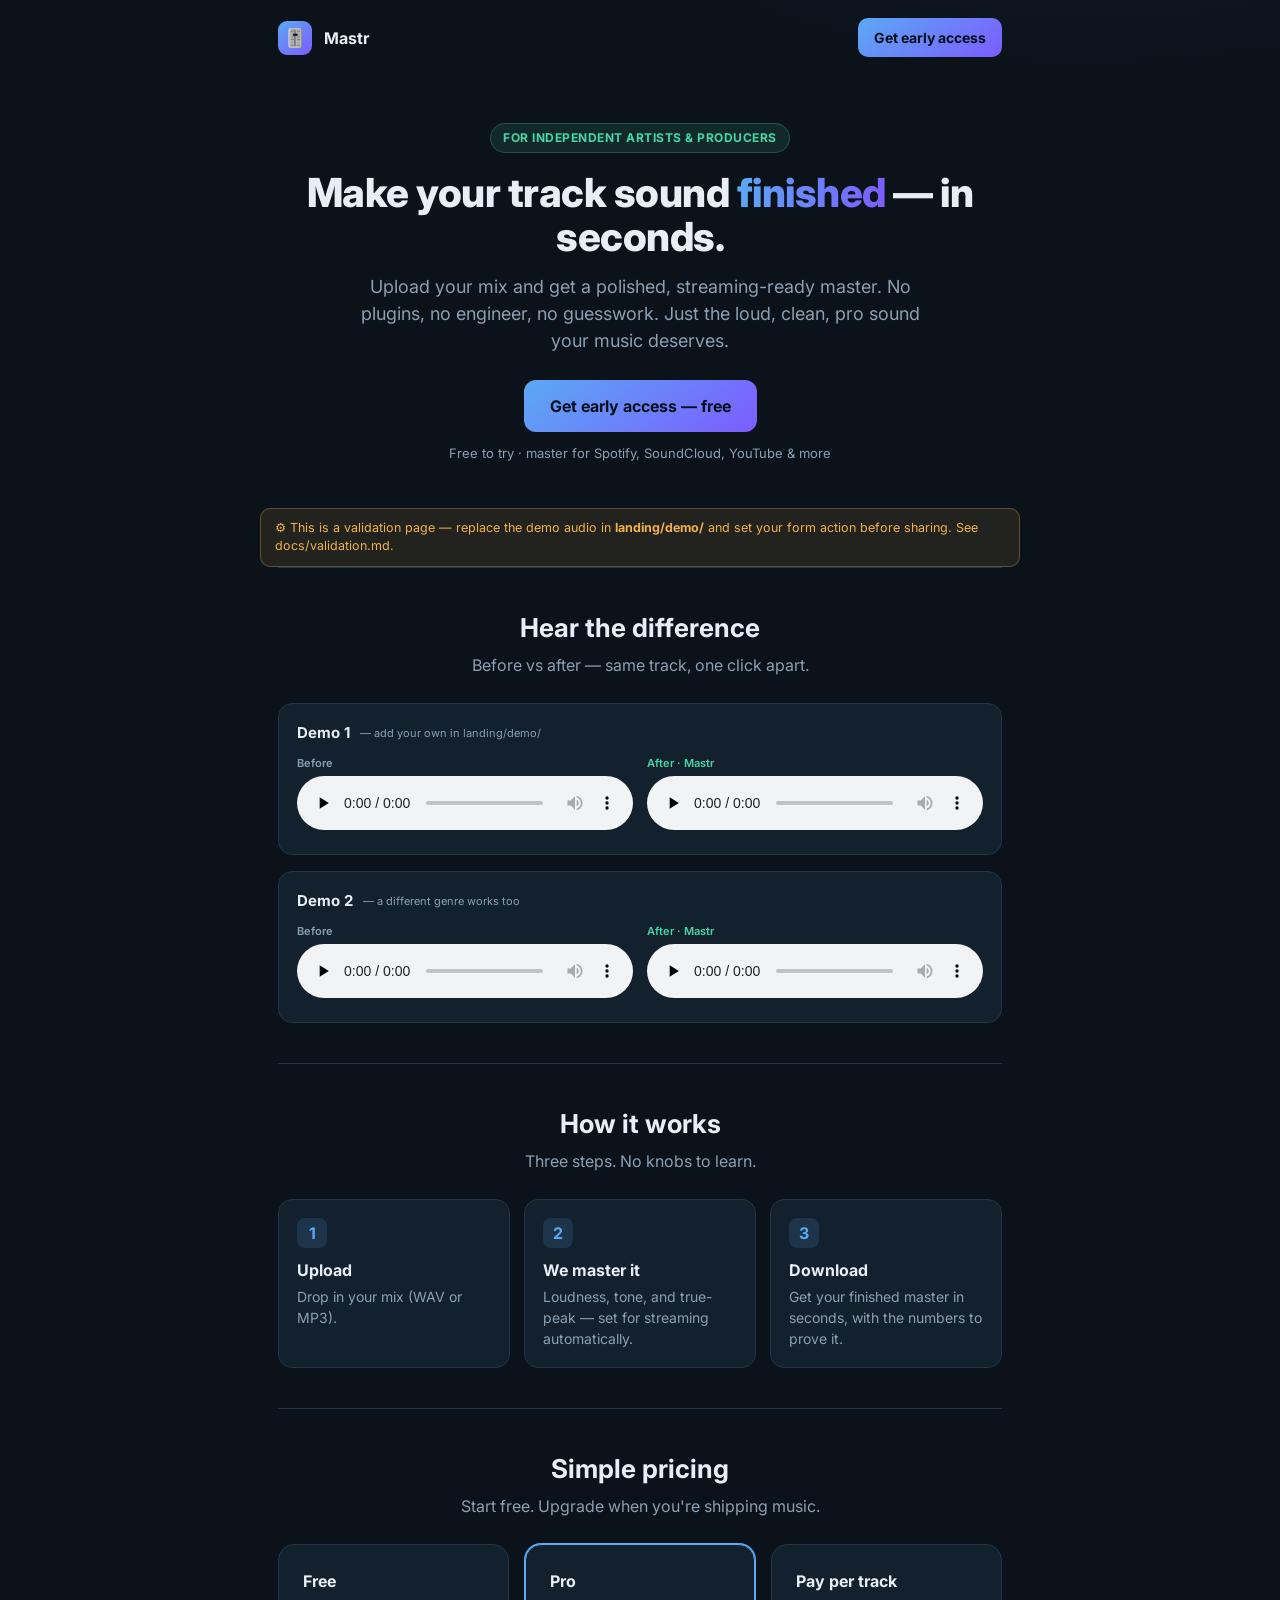
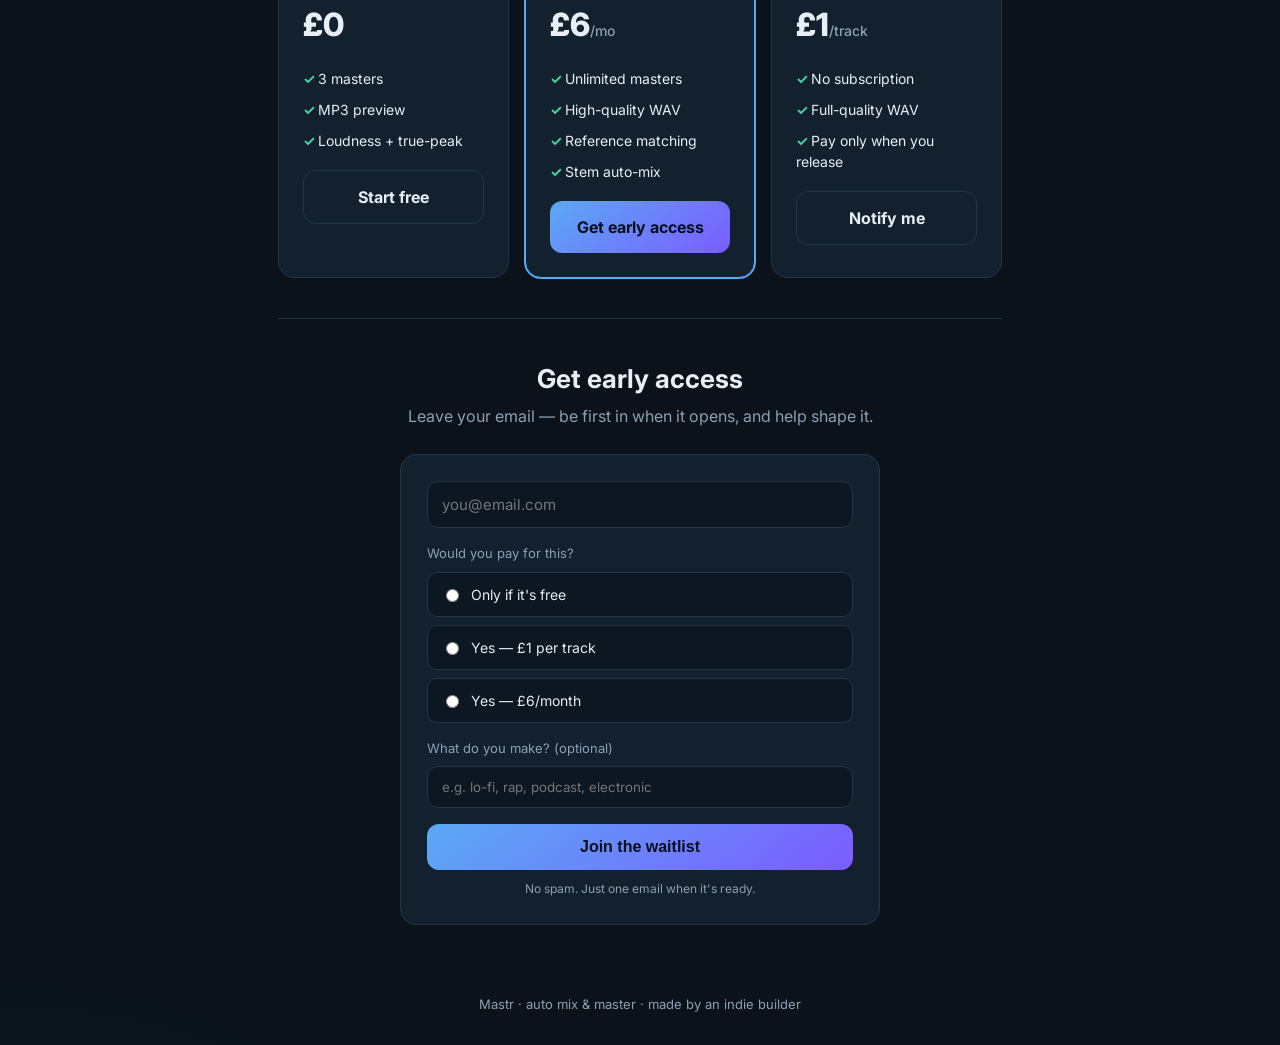
==== landing/index.html @ 122c8136 "Add validation kit: landing page + waitlist + playbook - landing/index.html: conversion-focused page" ====
<!doctype html><html lang="en"><head>
<meta charset="utf-8"><meta name="viewport" content="width=device-width, initial-scale=1">
<title>Mastr — studio-quality masters in seconds</title>
<meta name="description" content="Upload your track and get a polished, streaming-ready master in seconds. Free to try.">
<link href="https://fonts.googleapis.com/css2?family=Inter:wght@400;500;600;700;800&family=JetBrains+Mono:wght@500&display=swap" rel="stylesheet">
<style>
:root{--bg:#0b121a;--bg2:#0e1622;--card:#13202e;--line:#21364a;--ink:#e7eef6;--muted:#8aa0b4;
--mint:#46d6a6;--amber:#f2b24b;--blue:#5ba9f4;--violet:#7c5cff}
*{box-sizing:border-box}html{scroll-behavior:smooth}
body{margin:0;background:radial-gradient(1000px 560px at 85% -10%,rgba(91,169,244,.12),transparent 60%),
 radial-gradient(800px 560px at 0% 110%,rgba(70,214,166,.09),transparent 60%),var(--bg);
 color:var(--ink);font-family:Inter,system-ui,sans-serif;line-height:1.5}
.wrap{max-width:760px;margin:0 auto;padding:0 18px}
nav{display:flex;align-items:center;gap:12px;padding:18px 0}
.logo{width:34px;height:34px;border-radius:9px;background:linear-gradient(140deg,var(--blue),var(--violet));display:grid;place-items:center;font-size:18px}
nav b{font-size:16px}nav .cta{margin-left:auto;background:linear-gradient(140deg,var(--blue),var(--violet));color:#04101c;
 font-weight:700;padding:9px 16px;border-radius:10px;text-decoration:none;font-size:14px}
.hero{text-align:center;padding:48px 0 30px}
.hero .pill{display:inline-block;font-size:12px;font-weight:700;letter-spacing:.5px;color:var(--mint);
 background:rgba(70,214,166,.12);border:1px solid rgba(70,214,166,.25);padding:5px 12px;border-radius:99px;margin-bottom:18px}
h1{font-size:40px;line-height:1.1;margin:0 0 14px;font-weight:800;letter-spacing:-.5px}
h1 .grad{background:linear-gradient(90deg,var(--blue),var(--violet));-webkit-background-clip:text;background-clip:text;color:transparent}
.hero p{font-size:18px;color:var(--muted);max-width:560px;margin:0 auto 26px}
.btn{display:inline-block;background:linear-gradient(140deg,var(--blue),var(--violet));color:#04101c;font-weight:700;
 padding:14px 26px;border-radius:12px;text-decoration:none;font-size:16px;border:0;cursor:pointer}
.btn.ghost{background:transparent;border:1px solid var(--line);color:var(--ink)}
.hero .sub{font-size:13px;color:var(--muted);margin-top:12px}
section{padding:40px 0;border-top:1px solid var(--line)}
h2{font-size:26px;margin:0 0 6px;text-align:center}.lead{color:var(--muted);text-align:center;margin:0 0 26px}
.ab{display:grid;gap:16px}
.demo{background:var(--card);border:1px solid var(--line);border-radius:14px;padding:18px}
.demo .h{display:flex;align-items:center;gap:10px;margin-bottom:10px}
.demo .h b{font-size:15px}.demo .h .g{font-size:11px;color:var(--muted)}
.players{display:flex;gap:14px;flex-wrap:wrap}.players>div{flex:1;min-width:220px}
.players label{font-size:11px;color:var(--muted);display:block;margin-bottom:5px;font-weight:600}
.players label.aft{color:var(--mint)}
audio{width:100%}
.steps{display:flex;gap:14px;flex-wrap:wrap}
.step{flex:1;min-width:180px;background:var(--card);border:1px solid var(--line);border-radius:14px;padding:18px}
.step .n{width:30px;height:30px;border-radius:8px;background:rgba(91,169,244,.15);color:var(--blue);display:grid;place-items:center;font-weight:700;margin-bottom:10px}
.step b{display:block;margin-bottom:4px}.step p{color:var(--muted);font-size:14px;margin:0}
.prices{display:flex;gap:16px;flex-wrap:wrap}
.price{flex:1;min-width:220px;background:var(--card);border:1px solid var(--line);border-radius:16px;padding:24px}
.price.best{border-color:var(--blue);box-shadow:0 0 0 1px var(--blue)}
.price .t{font-weight:700}.price .p{font-size:32px;font-weight:800;margin:8px 0}.price .p span{font-size:14px;color:var(--muted);font-weight:500}
.price ul{list-style:none;padding:0;margin:14px 0;font-size:14px}.price li{padding:5px 0;color:var(--ink)}.price li::before{content:"✓ ";color:var(--mint);font-weight:700}
.form{background:var(--card);border:1px solid var(--line);border-radius:16px;padding:26px;max-width:480px;margin:0 auto}
.form input[type=email]{width:100%;padding:13px 14px;background:#0d1722;border:1px solid var(--line);border-radius:11px;color:var(--ink);font-size:15px;font-family:inherit}
.form .q{font-size:13px;color:var(--muted);margin:16px 0 8px}
.opts{display:flex;flex-direction:column;gap:8px}
.opts label{display:flex;align-items:center;gap:9px;background:#0d1722;border:1px solid var(--line);border-radius:10px;padding:11px 13px;font-size:14px;cursor:pointer}
.opts input{accent-color:var(--blue)}
.form button{width:100%;margin-top:16px}
.fine{font-size:12px;color:var(--muted);text-align:center;margin-top:10px}
footer{text-align:center;color:var(--muted);font-size:13px;padding:30px 0}
.banner{background:rgba(242,178,75,.1);border:1px solid rgba(242,178,75,.3);color:var(--amber);font-size:12.5px;
 border-radius:10px;padding:10px 14px;margin:14px auto 0;max-width:760px}
</style></head><body>
<div class="wrap">
  <nav><div class="logo">🎚️</div><b>Mastr</b><a class="cta" href="#waitlist">Get early access</a></nav>

  <header class="hero">
    <span class="pill">FOR INDEPENDENT ARTISTS &amp; PRODUCERS</span>
    <h1>Make your track sound <span class="grad">finished</span> — in seconds.</h1>
    <p>Upload your mix and get a polished, streaming-ready master. No plugins, no engineer,
       no guesswork. Just the loud, clean, pro sound your music deserves.</p>
    <a class="btn" href="#waitlist">Get early access — free</a>
    <div class="sub">Free to try · master for Spotify, SoundCloud, YouTube &amp; more</div>
  </header>
</div>

<div class="banner wrap">⚙️ This is a validation page — replace the demo audio in <b>landing/demo/</b> and set your form action before sharing. See docs/validation.md.</div>

<div class="wrap">
  <section>
    <h2>Hear the difference</h2>
    <p class="lead">Before vs after — same track, one click apart.</p>
    <div class="ab">
      <div class="demo"><div class="h"><b>Demo 1</b><span class="g">— add your own in landing/demo/</span></div>
        <div class="players">
          <div><label>Before</label><audio controls preload="none" src="demo/demo1-before.mp3"></audio></div>
          <div><label class="aft">After · Mastr</label><audio controls preload="none" src="demo/demo1-after.mp3"></audio></div>
        </div></div>
      <div class="demo"><div class="h"><b>Demo 2</b><span class="g">— a different genre works too</span></div>
        <div class="players">
          <div><label>Before</label><audio controls preload="none" src="demo/demo2-before.mp3"></audio></div>
          <div><label class="aft">After · Mastr</label><audio controls preload="none" src="demo/demo2-after.mp3"></audio></div>
        </div></div>
    </div>
  </section>

  <section>
    <h2>How it works</h2>
    <p class="lead">Three steps. No knobs to learn.</p>
    <div class="steps">
      <div class="step"><div class="n">1</div><b>Upload</b><p>Drop in your mix (WAV or MP3).</p></div>
      <div class="step"><div class="n">2</div><b>We master it</b><p>Loudness, tone, and true-peak — set for streaming automatically.</p></div>
      <div class="step"><div class="n">3</div><b>Download</b><p>Get your finished master in seconds, with the numbers to prove it.</p></div>
    </div>
  </section>

  <section>
    <h2>Simple pricing</h2>
    <p class="lead">Start free. Upgrade when you're shipping music.</p>
    <div class="prices">
      <div class="price"><div class="t">Free</div><div class="p">£0</div>
        <ul><li>3 masters</li><li>MP3 preview</li><li>Loudness + true-peak</li></ul>
        <a class="btn ghost" href="#waitlist" style="display:block;text-align:center">Start free</a></div>
      <div class="price best"><div class="t">Pro</div><div class="p">£6<span>/mo</span></div>
        <ul><li>Unlimited masters</li><li>High-quality WAV</li><li>Reference matching</li><li>Stem auto-mix</li></ul>
        <a class="btn" href="#waitlist" style="display:block;text-align:center">Get early access</a></div>
      <div class="price"><div class="t">Pay per track</div><div class="p">£1<span>/track</span></div>
        <ul><li>No subscription</li><li>Full-quality WAV</li><li>Pay only when you release</li></ul>
        <a class="btn ghost" href="#waitlist" style="display:block;text-align:center">Notify me</a></div>
    </div>
  </section>

  <section id="waitlist">
    <h2>Get early access</h2>
    <p class="lead">Leave your email — be first in when it opens, and help shape it.</p>
    <!-- VALIDATION: replace action with your Formspree (or similar) endpoint -->
    <form class="form" action="https://formspree.io/f/YOUR_FORM_ID" method="POST">
      <input type="email" name="email" placeholder="you@email.com" required>
      <div class="q">Would you pay for this?</div>
      <div class="opts">
        <label><input type="radio" name="willing_to_pay" value="free_only"> Only if it's free</label>
        <label><input type="radio" name="willing_to_pay" value="per_track"> Yes — £1 per track</label>
        <label><input type="radio" name="willing_to_pay" value="subscription"> Yes — £6/month</label>
      </div>
      <div class="q">What do you make? (optional)</div>
      <input type="text" name="what_you_make" placeholder="e.g. lo-fi, rap, podcast, electronic"
        style="width:100%;padding:12px 14px;background:#0d1722;border:1px solid var(--line);border-radius:11px;color:var(--ink);font-family:inherit">
      <button class="btn" type="submit">Join the waitlist</button>
      <div class="fine">No spam. Just one email when it's ready.</div>
    </form>
  </section>
</div>

<footer>Mastr · auto mix &amp; master · made by an indie builder</footer>
</body></html>
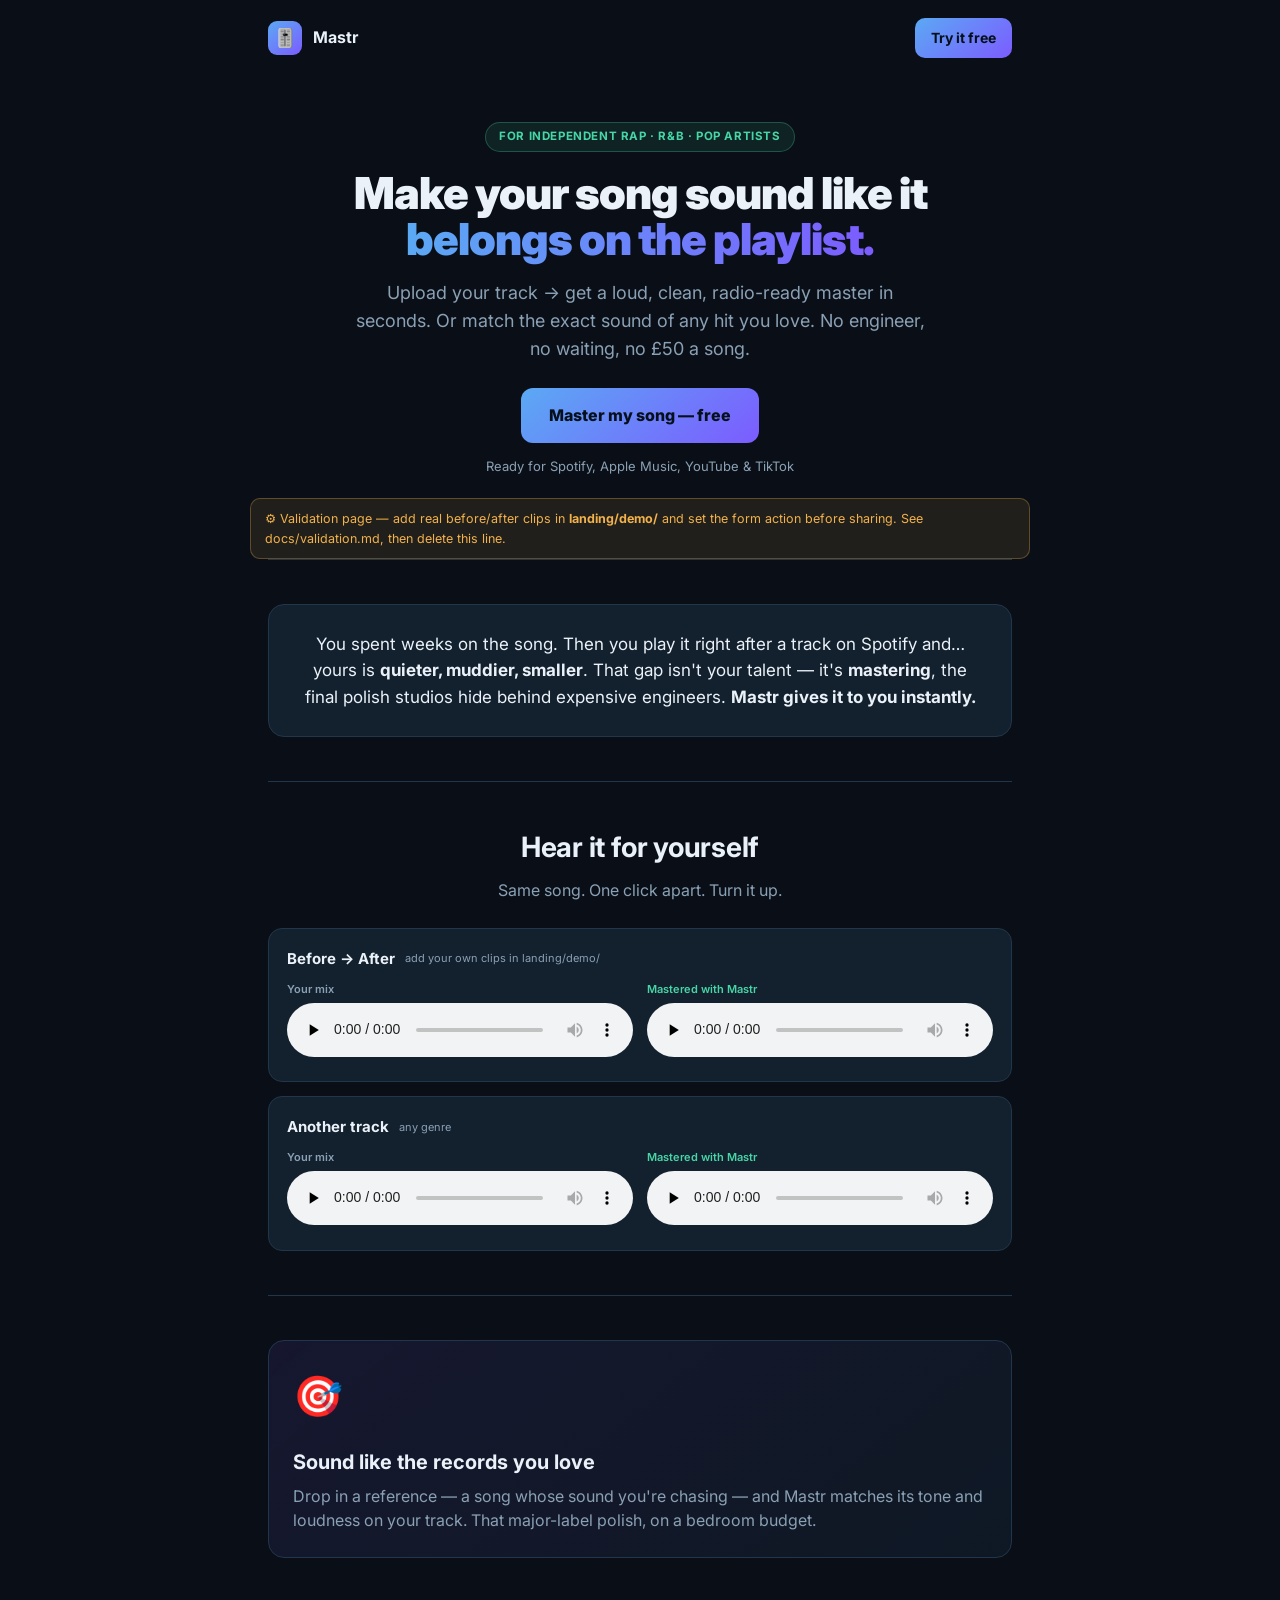
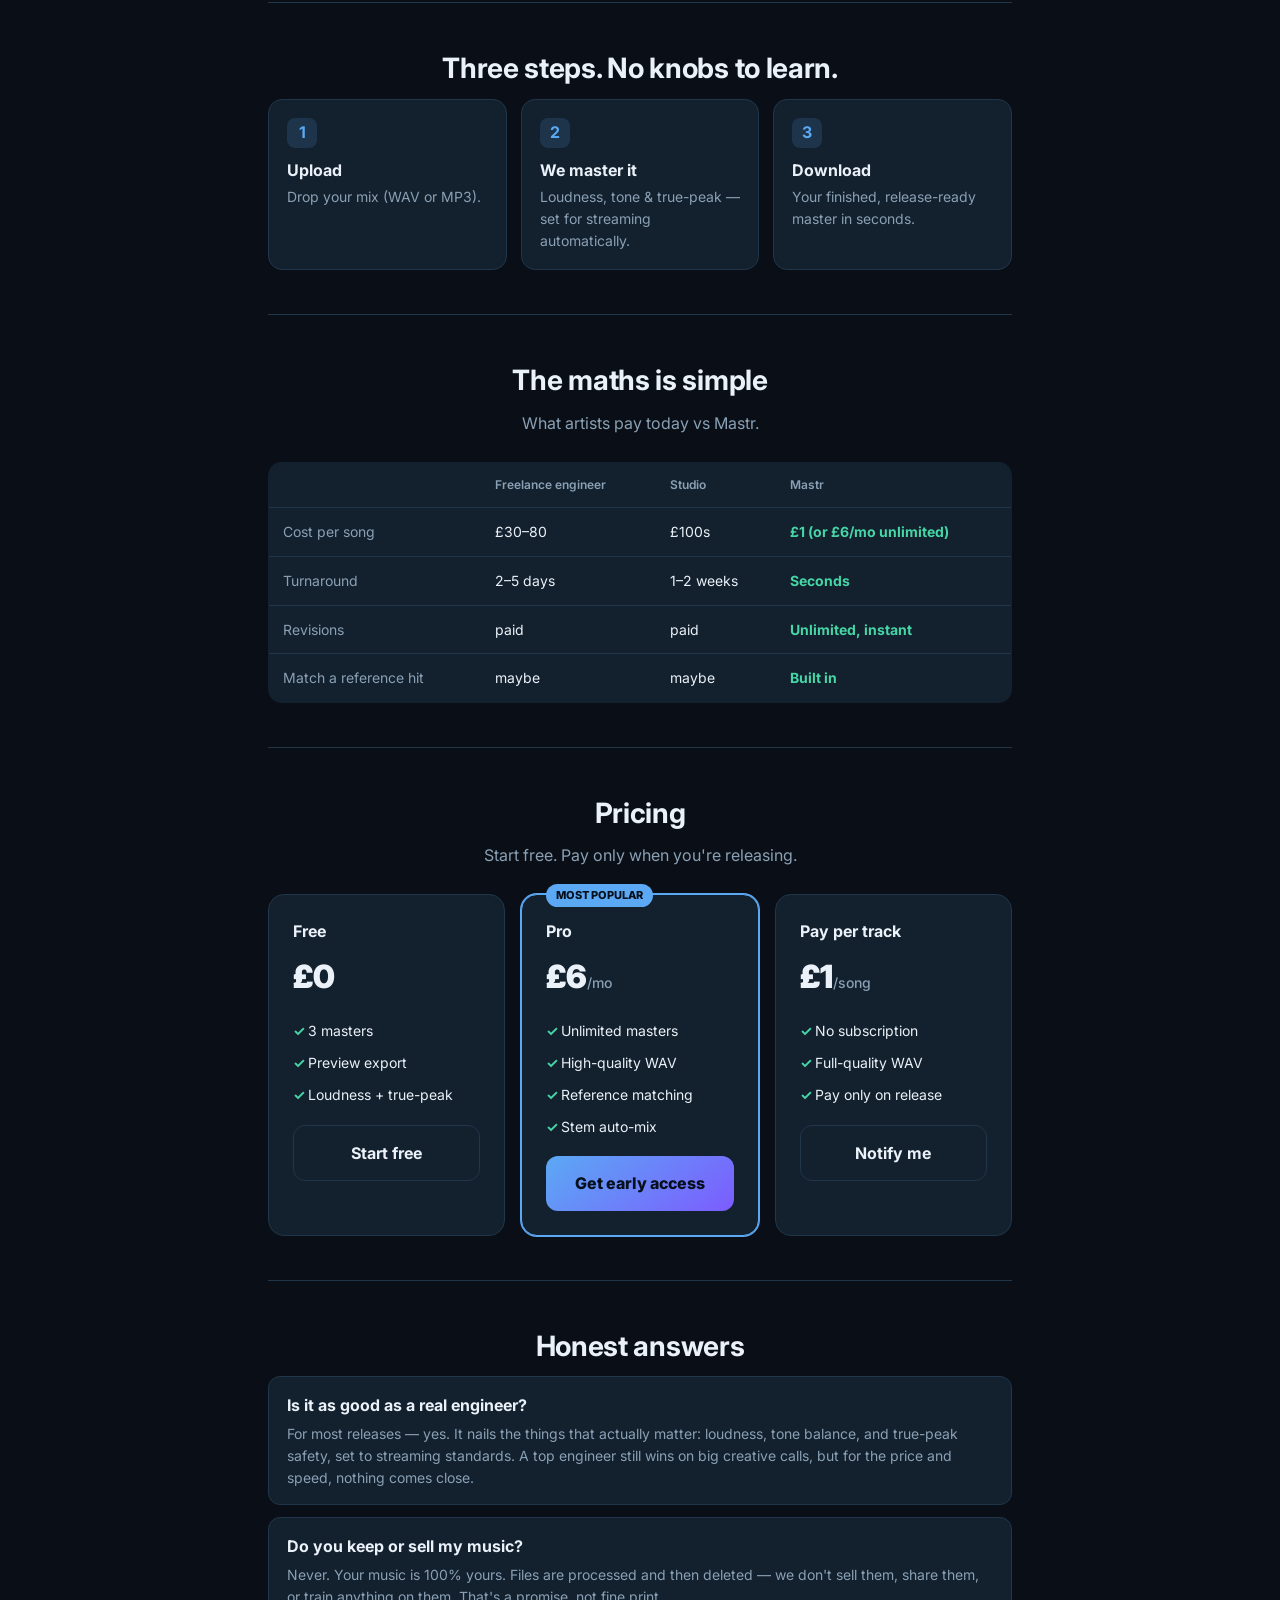
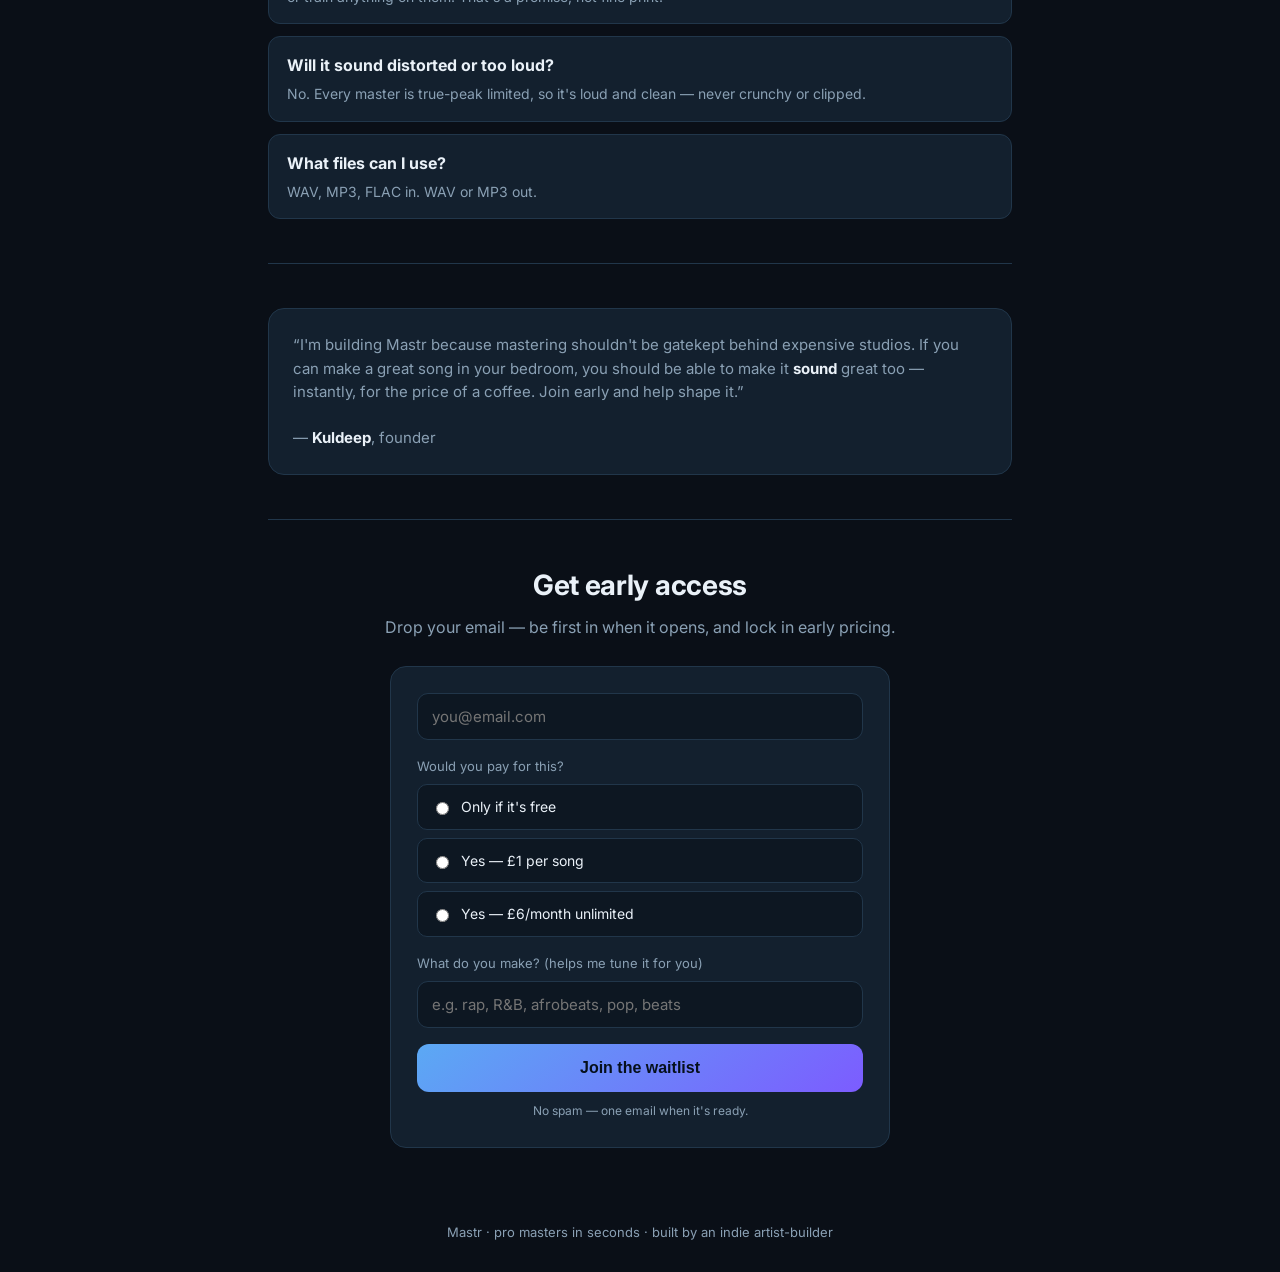
==== commit 2a5f239e: "Rewrite landing page to convert: niche on rap/R&B/pop artists - founder-grade copy: emotional proble" ====
--- a/landing/index.html
+++ b/landing/index.html
@@ -1,140 +1,193 @@
 <!doctype html><html lang="en"><head>
 <meta charset="utf-8"><meta name="viewport" content="width=device-width, initial-scale=1">
-<title>Mastr — studio-quality masters in seconds</title>
-<meta name="description" content="Upload your track and get a polished, streaming-ready master in seconds. Free to try.">
-<link href="https://fonts.googleapis.com/css2?family=Inter:wght@400;500;600;700;800&family=JetBrains+Mono:wght@500&display=swap" rel="stylesheet">
+<title>Mastr — make your song sound radio-ready in seconds</title>
+<meta name="description" content="Upload your track and get a loud, clean, radio-ready master in seconds — or match the sound of any hit you love. Free to try. Built for independent artists.">
+<meta property="og:title" content="Mastr — make your song sound radio-ready">
+<meta property="og:description" content="Pro masters in seconds. Match the sound of any hit. Free to try.">
+<link href="https://fonts.googleapis.com/css2?family=Inter:wght@400;500;600;700;800;900&family=JetBrains+Mono:wght@500&display=swap" rel="stylesheet">
 <style>
-:root{--bg:#0b121a;--bg2:#0e1622;--card:#13202e;--line:#21364a;--ink:#e7eef6;--muted:#8aa0b4;
+:root{--bg:#0a0f17;--bg2:#0e1622;--card:#13202e;--line:#21364a;--ink:#eaf1f8;--muted:#8aa0b4;
 --mint:#46d6a6;--amber:#f2b24b;--blue:#5ba9f4;--violet:#7c5cff}
 *{box-sizing:border-box}html{scroll-behavior:smooth}
-body{margin:0;background:radial-gradient(1000px 560px at 85% -10%,rgba(91,169,244,.12),transparent 60%),
- radial-gradient(800px 560px at 0% 110%,rgba(70,214,166,.09),transparent 60%),var(--bg);
- color:var(--ink);font-family:Inter,system-ui,sans-serif;line-height:1.5}
-.wrap{max-width:760px;margin:0 auto;padding:0 18px}
-nav{display:flex;align-items:center;gap:12px;padding:18px 0}
+body{margin:0;color:var(--ink);font-family:Inter,system-ui,sans-serif;line-height:1.55;
+ background:radial-gradient(1100px 600px at 85% -12%,rgba(124,92,255,.16),transparent 60%),
+ radial-gradient(820px 560px at -5% 108%,rgba(70,214,166,.10),transparent 60%),var(--bg)}
+.wrap{max-width:780px;margin:0 auto;padding:0 18px}
+nav{display:flex;align-items:center;gap:11px;padding:18px 0}
 .logo{width:34px;height:34px;border-radius:9px;background:linear-gradient(140deg,var(--blue),var(--violet));display:grid;place-items:center;font-size:18px}
-nav b{font-size:16px}nav .cta{margin-left:auto;background:linear-gradient(140deg,var(--blue),var(--violet));color:#04101c;
+nav b{font-size:16px}nav .cta{margin-left:auto;background:linear-gradient(140deg,var(--blue),var(--violet));color:#06101c;
  font-weight:700;padding:9px 16px;border-radius:10px;text-decoration:none;font-size:14px}
-.hero{text-align:center;padding:48px 0 30px}
-.hero .pill{display:inline-block;font-size:12px;font-weight:700;letter-spacing:.5px;color:var(--mint);
- background:rgba(70,214,166,.12);border:1px solid rgba(70,214,166,.25);padding:5px 12px;border-radius:99px;margin-bottom:18px}
-h1{font-size:40px;line-height:1.1;margin:0 0 14px;font-weight:800;letter-spacing:-.5px}
-h1 .grad{background:linear-gradient(90deg,var(--blue),var(--violet));-webkit-background-clip:text;background-clip:text;color:transparent}
-.hero p{font-size:18px;color:var(--muted);max-width:560px;margin:0 auto 26px}
-.btn{display:inline-block;background:linear-gradient(140deg,var(--blue),var(--violet));color:#04101c;font-weight:700;
- padding:14px 26px;border-radius:12px;text-decoration:none;font-size:16px;border:0;cursor:pointer}
-.btn.ghost{background:transparent;border:1px solid var(--line);color:var(--ink)}
-.hero .sub{font-size:13px;color:var(--muted);margin-top:12px}
-section{padding:40px 0;border-top:1px solid var(--line)}
-h2{font-size:26px;margin:0 0 6px;text-align:center}.lead{color:var(--muted);text-align:center;margin:0 0 26px}
-.ab{display:grid;gap:16px}
+.hero{text-align:center;padding:46px 0 8px}
+.pill{display:inline-block;font-size:11.5px;font-weight:700;letter-spacing:.6px;color:var(--mint);
+ background:rgba(70,214,166,.10);border:1px solid rgba(70,214,166,.28);padding:5px 13px;border-radius:99px;margin-bottom:18px}
+h1{font-size:44px;line-height:1.06;margin:0 0 16px;font-weight:900;letter-spacing:-1px}
+.grad{background:linear-gradient(90deg,var(--blue),var(--violet));-webkit-background-clip:text;background-clip:text;color:transparent}
+.hero p{font-size:18px;color:var(--muted);max-width:580px;margin:0 auto 26px}
+.btn{display:inline-block;background:linear-gradient(140deg,var(--blue),var(--violet));color:#06101c;font-weight:800;
+ padding:15px 28px;border-radius:12px;text-decoration:none;font-size:16px;border:0;cursor:pointer}
+.btn.ghost{background:transparent;border:1px solid var(--line);color:var(--ink);font-weight:700}
+.hero .sub{font-size:13px;color:var(--muted);margin-top:13px}
+section{padding:44px 0;border-top:1px solid var(--line)}
+h2{font-size:28px;margin:0 0 8px;text-align:center;letter-spacing:-.3px}
+.lead{color:var(--muted);text-align:center;margin:0 auto 26px;max-width:580px}
+.problem{background:var(--card);border:1px solid var(--line);border-radius:16px;padding:26px;font-size:17px;text-align:center}
+.problem b{color:var(--ink)}
+.ab{display:grid;gap:14px}
 .demo{background:var(--card);border:1px solid var(--line);border-radius:14px;padding:18px}
-.demo .h{display:flex;align-items:center;gap:10px;margin-bottom:10px}
-.demo .h b{font-size:15px}.demo .h .g{font-size:11px;color:var(--muted)}
-.players{display:flex;gap:14px;flex-wrap:wrap}.players>div{flex:1;min-width:220px}
-.players label{font-size:11px;color:var(--muted);display:block;margin-bottom:5px;font-weight:600}
-.players label.aft{color:var(--mint)}
+.demo .h{display:flex;align-items:center;gap:10px;margin-bottom:10px}.demo .h b{font-size:15px}.demo .h .g{font-size:11px;color:var(--muted)}
+.players{display:flex;gap:14px;flex-wrap:wrap}.players>div{flex:1;min-width:210px}
+.players label{font-size:11px;color:var(--muted);display:block;margin-bottom:5px;font-weight:600}.players label.aft{color:var(--mint)}
 audio{width:100%}
+.feat{display:flex;gap:20px;align-items:center;flex-wrap:wrap;background:linear-gradient(140deg,rgba(124,92,255,.1),rgba(91,169,244,.06));
+ border:1px solid var(--line);border-radius:16px;padding:24px}
+.feat .ic{font-size:40px}.feat h3{margin:0 0 6px;font-size:20px}.feat p{margin:0;color:var(--muted)}
 .steps{display:flex;gap:14px;flex-wrap:wrap}
-.step{flex:1;min-width:180px;background:var(--card);border:1px solid var(--line);border-radius:14px;padding:18px}
+.step{flex:1;min-width:170px;background:var(--card);border:1px solid var(--line);border-radius:14px;padding:18px}
 .step .n{width:30px;height:30px;border-radius:8px;background:rgba(91,169,244,.15);color:var(--blue);display:grid;place-items:center;font-weight:700;margin-bottom:10px}
 .step b{display:block;margin-bottom:4px}.step p{color:var(--muted);font-size:14px;margin:0}
+table.cmp{width:100%;border-collapse:collapse;background:var(--card);border:1px solid var(--line);border-radius:14px;overflow:hidden}
+table.cmp th,table.cmp td{padding:13px 14px;text-align:left;font-size:14px;border-bottom:1px solid var(--line)}
+table.cmp th{color:var(--muted);font-weight:600;font-size:12px}
+table.cmp td:first-child{color:var(--muted)}table.cmp .us{color:var(--mint);font-weight:700}
+table.cmp tr:last-child td{border-bottom:0}
 .prices{display:flex;gap:16px;flex-wrap:wrap}
-.price{flex:1;min-width:220px;background:var(--card);border:1px solid var(--line);border-radius:16px;padding:24px}
+.price{flex:1;min-width:210px;background:var(--card);border:1px solid var(--line);border-radius:16px;padding:24px;position:relative}
 .price.best{border-color:var(--blue);box-shadow:0 0 0 1px var(--blue)}
-.price .t{font-weight:700}.price .p{font-size:32px;font-weight:800;margin:8px 0}.price .p span{font-size:14px;color:var(--muted);font-weight:500}
-.price ul{list-style:none;padding:0;margin:14px 0;font-size:14px}.price li{padding:5px 0;color:var(--ink)}.price li::before{content:"✓ ";color:var(--mint);font-weight:700}
-.form{background:var(--card);border:1px solid var(--line);border-radius:16px;padding:26px;max-width:480px;margin:0 auto}
-.form input[type=email]{width:100%;padding:13px 14px;background:#0d1722;border:1px solid var(--line);border-radius:11px;color:var(--ink);font-size:15px;font-family:inherit}
+.price .badge{position:absolute;top:-11px;left:24px;background:var(--blue);color:#06101c;font-size:11px;font-weight:800;padding:3px 10px;border-radius:99px}
+.price .t{font-weight:700}.price .p{font-size:32px;font-weight:900;margin:8px 0}.price .p span{font-size:14px;color:var(--muted);font-weight:500}
+.price ul{list-style:none;padding:0;margin:14px 0;font-size:14px}.price li{padding:5px 0}.price li::before{content:"✓ ";color:var(--mint);font-weight:700}
+.faq{display:grid;gap:12px}
+.qa{background:var(--card);border:1px solid var(--line);border-radius:12px;padding:16px 18px}
+.qa b{display:block;margin-bottom:5px}.qa p{margin:0;color:var(--muted);font-size:14px}
+.founder{background:var(--card);border:1px solid var(--line);border-radius:16px;padding:24px;font-size:15px;color:var(--muted)}
+.founder b{color:var(--ink)}
+.form{background:var(--card);border:1px solid var(--line);border-radius:16px;padding:26px;max-width:500px;margin:0 auto}
+.form input[type=email],.form input[type=text]{width:100%;padding:13px 14px;background:#0d1722;border:1px solid var(--line);border-radius:11px;color:var(--ink);font-size:15px;font-family:inherit}
 .form .q{font-size:13px;color:var(--muted);margin:16px 0 8px}
 .opts{display:flex;flex-direction:column;gap:8px}
 .opts label{display:flex;align-items:center;gap:9px;background:#0d1722;border:1px solid var(--line);border-radius:10px;padding:11px 13px;font-size:14px;cursor:pointer}
 .opts input{accent-color:var(--blue)}
-.form button{width:100%;margin-top:16px}
-.fine{font-size:12px;color:var(--muted);text-align:center;margin-top:10px}
+.form button{width:100%;margin-top:16px}.fine{font-size:12px;color:var(--muted);text-align:center;margin-top:10px}
 footer{text-align:center;color:var(--muted);font-size:13px;padding:30px 0}
-.banner{background:rgba(242,178,75,.1);border:1px solid rgba(242,178,75,.3);color:var(--amber);font-size:12.5px;
- border-radius:10px;padding:10px 14px;margin:14px auto 0;max-width:760px}
+.banner{background:rgba(242,178,75,.1);border:1px solid rgba(242,178,75,.3);color:var(--amber);font-size:12.5px;border-radius:10px;padding:10px 14px;margin:14px auto 0;max-width:780px}
+@media(max-width:560px){h1{font-size:34px}}
 </style></head><body>
 <div class="wrap">
-  <nav><div class="logo">🎚️</div><b>Mastr</b><a class="cta" href="#waitlist">Get early access</a></nav>
-
+  <nav><div class="logo">🎚️</div><b>Mastr</b><a class="cta" href="#waitlist">Try it free</a></nav>
   <header class="hero">
-    <span class="pill">FOR INDEPENDENT ARTISTS &amp; PRODUCERS</span>
-    <h1>Make your track sound <span class="grad">finished</span> — in seconds.</h1>
-    <p>Upload your mix and get a polished, streaming-ready master. No plugins, no engineer,
-       no guesswork. Just the loud, clean, pro sound your music deserves.</p>
-    <a class="btn" href="#waitlist">Get early access — free</a>
-    <div class="sub">Free to try · master for Spotify, SoundCloud, YouTube &amp; more</div>
+    <span class="pill">FOR INDEPENDENT RAP · R&amp;B · POP ARTISTS</span>
+    <h1>Make your song sound like it<br><span class="grad">belongs on the playlist.</span></h1>
+    <p>Upload your track → get a loud, clean, radio-ready master in seconds. Or match the
+       exact sound of any hit you love. No engineer, no waiting, no £50 a song.</p>
+    <a class="btn" href="#waitlist">Master my song — free</a>
+    <div class="sub">Ready for Spotify, Apple Music, YouTube &amp; TikTok</div>
   </header>
 </div>
 
-<div class="banner wrap">⚙️ This is a validation page — replace the demo audio in <b>landing/demo/</b> and set your form action before sharing. See docs/validation.md.</div>
+<div class="banner wrap">⚙️ Validation page — add real before/after clips in <b>landing/demo/</b> and set the form action before sharing. See docs/validation.md, then delete this line.</div>
 
 <div class="wrap">
   <section>
-    <h2>Hear the difference</h2>
-    <p class="lead">Before vs after — same track, one click apart.</p>
+    <div class="problem">You spent weeks on the song. Then you play it right after a track on Spotify and… yours is
+      <b>quieter, muddier, smaller</b>. That gap isn't your talent — it's <b>mastering</b>, the final polish studios
+      hide behind expensive engineers. <b>Mastr gives it to you instantly.</b></div>
+  </section>
+
+  <section>
+    <h2>Hear it for yourself</h2>
+    <p class="lead">Same song. One click apart. Turn it up.</p>
     <div class="ab">
-      <div class="demo"><div class="h"><b>Demo 1</b><span class="g">— add your own in landing/demo/</span></div>
+      <div class="demo"><div class="h"><b>Before → After</b><span class="g">add your own clips in landing/demo/</span></div>
         <div class="players">
-          <div><label>Before</label><audio controls preload="none" src="demo/demo1-before.mp3"></audio></div>
-          <div><label class="aft">After · Mastr</label><audio controls preload="none" src="demo/demo1-after.mp3"></audio></div>
+          <div><label>Your mix</label><audio controls preload="none" src="demo/demo1-before.mp3"></audio></div>
+          <div><label class="aft">Mastered with Mastr</label><audio controls preload="none" src="demo/demo1-after.mp3"></audio></div>
         </div></div>
-      <div class="demo"><div class="h"><b>Demo 2</b><span class="g">— a different genre works too</span></div>
+      <div class="demo"><div class="h"><b>Another track</b><span class="g">any genre</span></div>
         <div class="players">
-          <div><label>Before</label><audio controls preload="none" src="demo/demo2-before.mp3"></audio></div>
-          <div><label class="aft">After · Mastr</label><audio controls preload="none" src="demo/demo2-after.mp3"></audio></div>
+          <div><label>Your mix</label><audio controls preload="none" src="demo/demo2-before.mp3"></audio></div>
+          <div><label class="aft">Mastered with Mastr</label><audio controls preload="none" src="demo/demo2-after.mp3"></audio></div>
         </div></div>
     </div>
   </section>
 
   <section>
-    <h2>How it works</h2>
-    <p class="lead">Three steps. No knobs to learn.</p>
+    <div class="feat"><div class="ic">🎯</div><div>
+      <h3>Sound like the records you love</h3>
+      <p>Drop in a reference — a song whose sound you're chasing — and Mastr matches its tone and loudness on your track.
+         That major-label polish, on a bedroom budget.</p></div></div>
+  </section>
+
+  <section>
+    <h2>Three steps. No knobs to learn.</h2>
     <div class="steps">
-      <div class="step"><div class="n">1</div><b>Upload</b><p>Drop in your mix (WAV or MP3).</p></div>
-      <div class="step"><div class="n">2</div><b>We master it</b><p>Loudness, tone, and true-peak — set for streaming automatically.</p></div>
-      <div class="step"><div class="n">3</div><b>Download</b><p>Get your finished master in seconds, with the numbers to prove it.</p></div>
+      <div class="step"><div class="n">1</div><b>Upload</b><p>Drop your mix (WAV or MP3).</p></div>
+      <div class="step"><div class="n">2</div><b>We master it</b><p>Loudness, tone &amp; true-peak — set for streaming automatically.</p></div>
+      <div class="step"><div class="n">3</div><b>Download</b><p>Your finished, release-ready master in seconds.</p></div>
     </div>
   </section>
 
   <section>
-    <h2>Simple pricing</h2>
-    <p class="lead">Start free. Upgrade when you're shipping music.</p>
+    <h2>The maths is simple</h2>
+    <p class="lead">What artists pay today vs Mastr.</p>
+    <table class="cmp">
+      <tr><th></th><th>Freelance engineer</th><th>Studio</th><th>Mastr</th></tr>
+      <tr><td>Cost per song</td><td>£30–80</td><td>£100s</td><td class="us">£1 (or £6/mo unlimited)</td></tr>
+      <tr><td>Turnaround</td><td>2–5 days</td><td>1–2 weeks</td><td class="us">Seconds</td></tr>
+      <tr><td>Revisions</td><td>paid</td><td>paid</td><td class="us">Unlimited, instant</td></tr>
+      <tr><td>Match a reference hit</td><td>maybe</td><td>maybe</td><td class="us">Built in</td></tr>
+    </table>
+  </section>
+
+  <section>
+    <h2>Pricing</h2>
+    <p class="lead">Start free. Pay only when you're releasing.</p>
     <div class="prices">
       <div class="price"><div class="t">Free</div><div class="p">£0</div>
-        <ul><li>3 masters</li><li>MP3 preview</li><li>Loudness + true-peak</li></ul>
+        <ul><li>3 masters</li><li>Preview export</li><li>Loudness + true-peak</li></ul>
         <a class="btn ghost" href="#waitlist" style="display:block;text-align:center">Start free</a></div>
-      <div class="price best"><div class="t">Pro</div><div class="p">£6<span>/mo</span></div>
+      <div class="price best"><div class="badge">MOST POPULAR</div><div class="t">Pro</div><div class="p">£6<span>/mo</span></div>
         <ul><li>Unlimited masters</li><li>High-quality WAV</li><li>Reference matching</li><li>Stem auto-mix</li></ul>
         <a class="btn" href="#waitlist" style="display:block;text-align:center">Get early access</a></div>
-      <div class="price"><div class="t">Pay per track</div><div class="p">£1<span>/track</span></div>
-        <ul><li>No subscription</li><li>Full-quality WAV</li><li>Pay only when you release</li></ul>
+      <div class="price"><div class="t">Pay per track</div><div class="p">£1<span>/song</span></div>
+        <ul><li>No subscription</li><li>Full-quality WAV</li><li>Pay only on release</li></ul>
         <a class="btn ghost" href="#waitlist" style="display:block;text-align:center">Notify me</a></div>
     </div>
   </section>
 
+  <section>
+    <h2>Honest answers</h2>
+    <div class="faq">
+      <div class="qa"><b>Is it as good as a real engineer?</b><p>For most releases — yes. It nails the things that actually matter: loudness, tone balance, and true-peak safety, set to streaming standards. A top engineer still wins on big creative calls, but for the price and speed, nothing comes close.</p></div>
+      <div class="qa"><b>Do you keep or sell my music?</b><p>Never. Your music is 100% yours. Files are processed and then deleted — we don't sell them, share them, or train anything on them. That's a promise, not fine print.</p></div>
+      <div class="qa"><b>Will it sound distorted or too loud?</b><p>No. Every master is true-peak limited, so it's loud and clean — never crunchy or clipped.</p></div>
+      <div class="qa"><b>What files can I use?</b><p>WAV, MP3, FLAC in. WAV or MP3 out.</p></div>
+    </div>
+  </section>
+
+  <section>
+    <div class="founder">“I'm building Mastr because mastering shouldn't be gatekept behind expensive studios.
+      If you can make a great song in your bedroom, you should be able to make it <b>sound</b> great too —
+      instantly, for the price of a coffee. Join early and help shape it.”<br><br>— <b>Kuldeep</b>, founder</div>
+  </section>
+
   <section id="waitlist">
     <h2>Get early access</h2>
-    <p class="lead">Leave your email — be first in when it opens, and help shape it.</p>
+    <p class="lead">Drop your email — be first in when it opens, and lock in early pricing.</p>
     <!-- VALIDATION: replace action with your Formspree (or similar) endpoint -->
     <form class="form" action="https://formspree.io/f/YOUR_FORM_ID" method="POST">
       <input type="email" name="email" placeholder="you@email.com" required>
       <div class="q">Would you pay for this?</div>
       <div class="opts">
         <label><input type="radio" name="willing_to_pay" value="free_only"> Only if it's free</label>
-        <label><input type="radio" name="willing_to_pay" value="per_track"> Yes — £1 per track</label>
-        <label><input type="radio" name="willing_to_pay" value="subscription"> Yes — £6/month</label>
+        <label><input type="radio" name="willing_to_pay" value="per_track"> Yes — £1 per song</label>
+        <label><input type="radio" name="willing_to_pay" value="subscription"> Yes — £6/month unlimited</label>
       </div>
-      <div class="q">What do you make? (optional)</div>
-      <input type="text" name="what_you_make" placeholder="e.g. lo-fi, rap, podcast, electronic"
-        style="width:100%;padding:12px 14px;background:#0d1722;border:1px solid var(--line);border-radius:11px;color:var(--ink);font-family:inherit">
+      <div class="q">What do you make? (helps me tune it for you)</div>
+      <input type="text" name="what_you_make" placeholder="e.g. rap, R&B, afrobeats, pop, beats">
       <button class="btn" type="submit">Join the waitlist</button>
-      <div class="fine">No spam. Just one email when it's ready.</div>
+      <div class="fine">No spam — one email when it's ready.</div>
     </form>
   </section>
 </div>
-
-<footer>Mastr · auto mix &amp; master · made by an indie builder</footer>
+<footer>Mastr · pro masters in seconds · built by an indie artist-builder</footer>
 </body></html>
